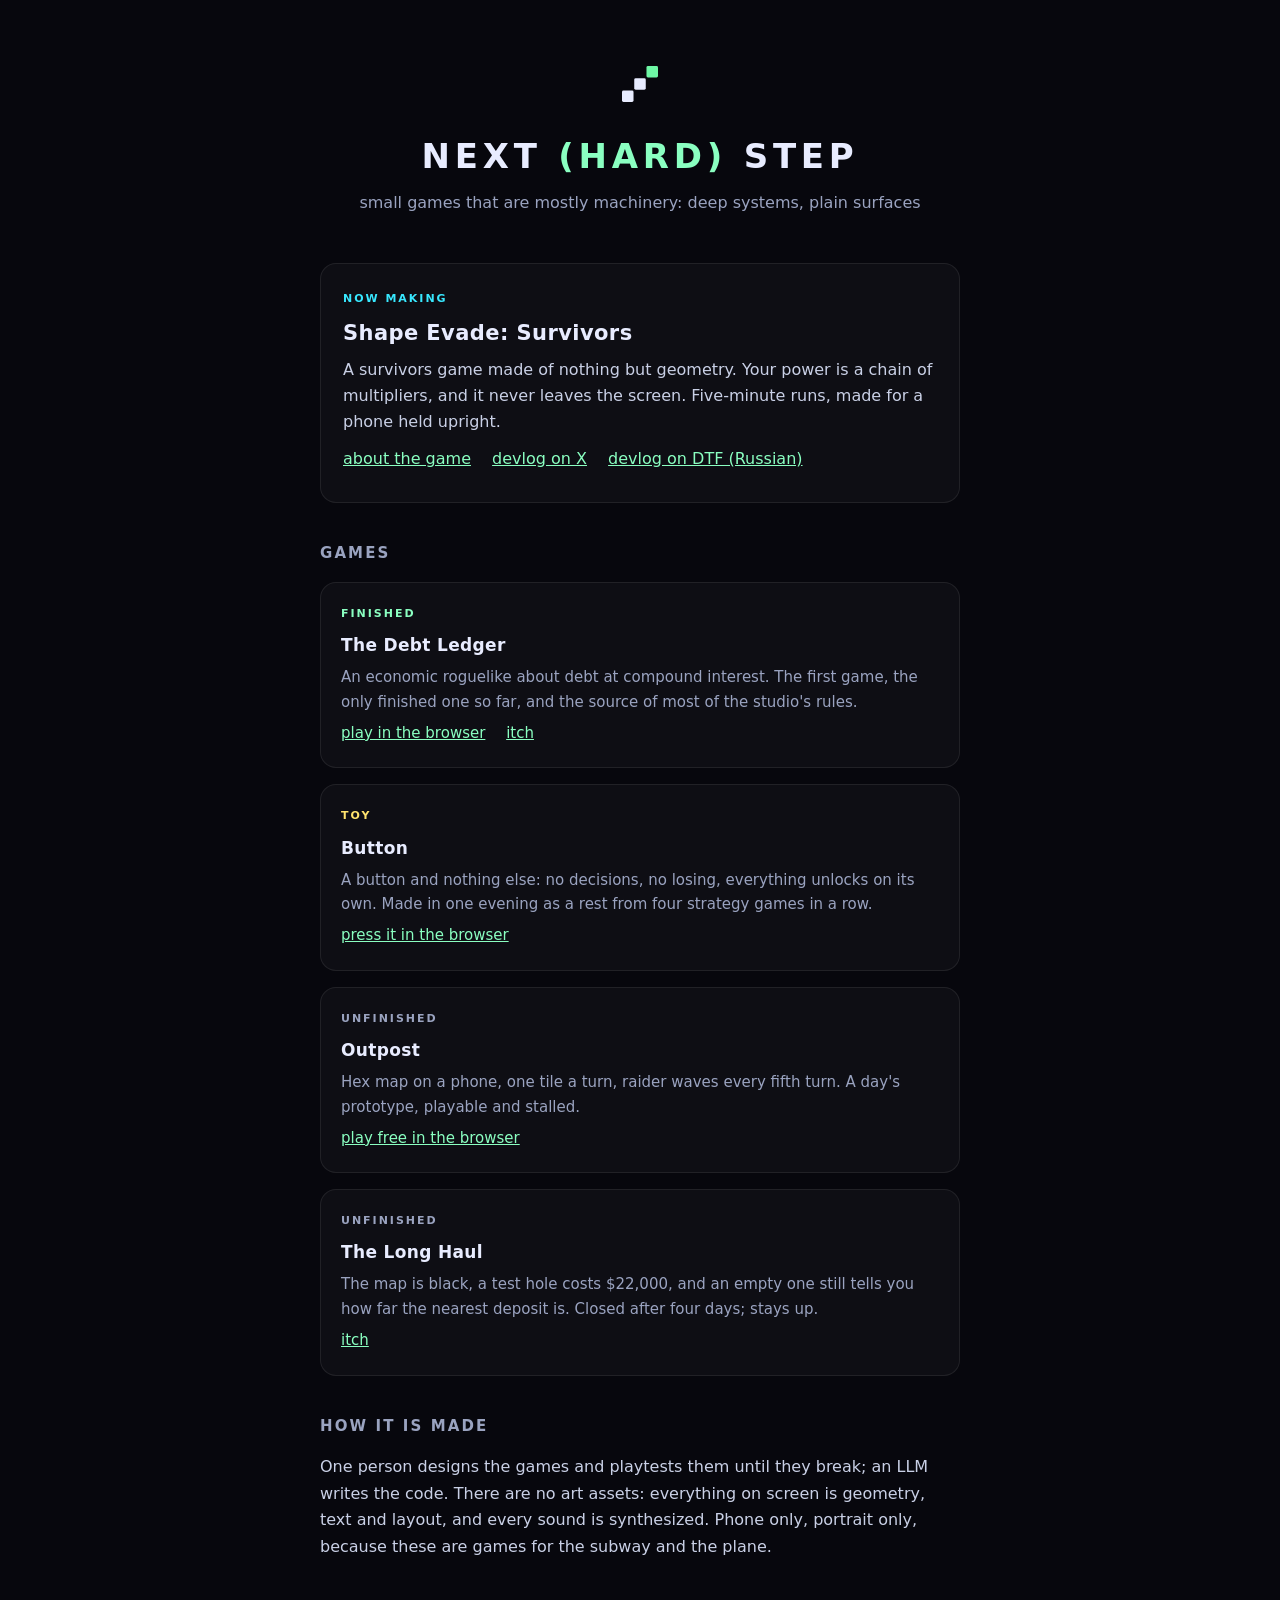
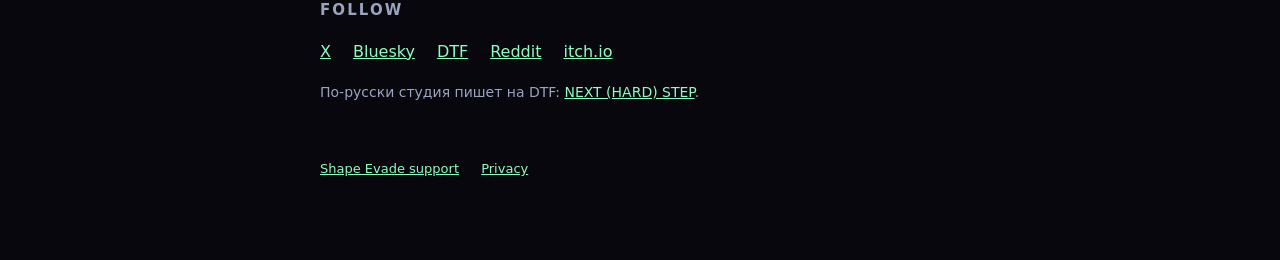
==== index.html @ 08151c8e "Studio site: home, Shape Evade support and privacy, the button Co-Authored-By: Claude Fable 5.1 <nor" ====
<!doctype html>
<html lang="en">
<head>
<meta charset="utf-8">
<meta name="viewport" content="width=device-width, initial-scale=1">
<title>NEXT (HARD) STEP</title>
<meta name="description" content="Small games that are mostly machinery: deep systems, plain surfaces. Made for the phone by one person and an LLM.">
<meta property="og:title" content="NEXT (HARD) STEP">
<meta property="og:description" content="Small games that are mostly machinery: deep systems, plain surfaces.">
<meta property="og:image" content="https://skjztrnbdb-commits.github.io/brand/banner-1500x500.png">
<link rel="icon" href="brand/mark.svg" type="image/svg+xml">
<link rel="stylesheet" href="style.css">
</head>
<body>
<main>
  <div class="hero">
    <img src="brand/mark.svg" width="72" height="72" alt="">
    <h1>NEXT <span>(HARD)</span> STEP</h1>
    <p>small games that are mostly machinery: deep systems, plain surfaces</p>
  </div>

  <div class="card">
    <span class="tag now">Now making</span>
    <h3><a href="shape-evade/">Shape Evade: Survivors</a></h3>
    <p>A survivors game made of nothing but geometry. Your power is a chain of
    multipliers, and it never leaves the screen. Five-minute runs, made for a
    phone held upright.</p>
    <p class="links">
      <!-- TODO: когда появится публичная ссылка TestFlight — первой строкой:
           <a href="https://testflight.apple.com/join/XXXX">iOS beta on TestFlight</a>
           когда появится страница itch: <a href="https://nexthardstep.itch.io/shape-evade">play in the browser</a> -->
      <a href="shape-evade/">about the game</a>
      <a href="https://x.com/nexthardstep">devlog on X</a>
      <a href="https://dtf.ru/id3532169">devlog on DTF (Russian)</a>
    </p>
  </div>

  <h2>Games</h2>
  <div class="games">
    <div class="card">
      <span class="tag done">Finished</span>
      <h3><a href="https://nexthardstep.itch.io/the-debt-ledger">The Debt Ledger</a></h3>
      <p>An economic roguelike about debt at compound interest. The first game,
      the only finished one so far, and the source of most of the studio's rules.</p>
      <p class="links"><a href="https://skjztrnbdb-commits.github.io/dolgovaya-kniga-play/">play in the browser</a>
        <a href="https://nexthardstep.itch.io/the-debt-ledger">itch</a></p>
    </div>
    <div class="card">
      <span class="tag toy">Toy</span>
      <h3><a href="button/">Button</a></h3>
      <p>A button and nothing else: no decisions, no losing, everything unlocks
      on its own. Made in one evening as a rest from four strategy games in a row.</p>
      <p class="links"><a href="button/">press it in the browser</a></p>
    </div>
    <div class="card">
      <span class="tag">Unfinished</span>
      <h3><a href="https://nexthardstep.itch.io/outpost">Outpost</a></h3>
      <p>Hex map on a phone, one tile a turn, raider waves every fifth turn.
      A day's prototype, playable and stalled.</p>
      <p class="links"><a href="https://nexthardstep.itch.io/outpost">play free in the browser</a></p>
    </div>
    <div class="card">
      <span class="tag">Unfinished</span>
      <h3><a href="https://nexthardstep.itch.io/the-long-haul">The Long Haul</a></h3>
      <p>The map is black, a test hole costs $22,000, and an empty one still
      tells you how far the nearest deposit is. Closed after four days; stays up.</p>
      <p class="links"><a href="https://nexthardstep.itch.io/the-long-haul">itch</a></p>
    </div>
  </div>

  <h2>How it is made</h2>
  <p>One person designs the games and playtests them until they break; an LLM
  writes the code. There are no art assets: everything on screen is geometry,
  text and layout, and every sound is synthesized. Phone only, portrait only,
  because these are games for the subway and the plane.</p>

  <h2>Follow</h2>
  <p class="follow">
    <a href="https://x.com/nexthardstep">X</a>
    <a href="https://bsky.app/profile/nexthardstep.bsky.social">Bluesky</a>
    <a href="https://dtf.ru/id3532169">DTF</a>
    <a href="https://www.reddit.com/user/Kindly_Stomach_3017/">Reddit</a>
    <a href="https://nexthardstep.itch.io/">itch.io</a>
  </p>
  <p class="ru">По-русски студия пишет на DTF: <a href="https://dtf.ru/id3532169">NEXT (HARD) STEP</a>.</p>

  <footer>
    <a href="shape-evade/support.html">Shape Evade support</a>
    <a href="shape-evade/privacy.html">Privacy</a>
  </footer>
</main>
</body>
</html>
---- style.css ----
:root { --bg:#07070d; --text:#e8ecff; --dim:#9aa3c0; --good:#8affc1; }
* { box-sizing: border-box; }
body {
  margin: 0; padding: 48px 20px 80px;
  background: var(--bg); color: var(--text);
  font: 16px/1.65 -apple-system, BlinkMacSystemFont, system-ui, sans-serif;
  -webkit-font-smoothing: antialiased;
}
main { max-width: 640px; margin: 0 auto; }
h1 { font-size: 30px; letter-spacing: .06em; margin: 0 0 4px; }
h1 span { color: var(--good); }
h2 { font-size: 15px; letter-spacing: .14em; text-transform: uppercase;
     color: var(--dim); margin: 38px 0 10px; font-weight: 800; }
p, li { color: #c9d0e6; }
a { color: var(--good); }
.sub { color: var(--dim); letter-spacing: .18em; text-transform: uppercase;
       font-size: 11px; font-weight: 800; margin: 0 0 34px; }
.card { border: 1px solid #ffffff14; border-radius: 16px; padding: 20px 22px;
        background: #ffffff08; margin: 16px 0; }
.big { font-size: 19px; color: var(--text); margin: 0; }
footer { margin-top: 54px; color: var(--dim); font-size: 13px; }
footer a { margin-right: 18px; }
svg { display: block; margin: 0 auto 26px; }

/* ---- studio home ---- */
.hero { text-align: center; margin-bottom: 46px; }
.hero h1 { font-size: 34px; letter-spacing: .14em; }
.hero h1 span { color: var(--good); }
.hero p { color: var(--dim); margin: 6px 0 0; }
.tag { display: inline-block; font-size: 11px; letter-spacing: .18em; text-transform: uppercase;
       font-weight: 800; color: var(--dim); margin-bottom: 8px; }
.tag.now { color: #38e8ff; }
.tag.done { color: var(--good); }
.tag.toy { color: #ffe36e; }
.card h3 { margin: 0 0 6px; font-size: 21px; letter-spacing: .02em; }
.card h3 a { color: var(--text); text-decoration: none; }
.card h3 a:hover { color: var(--good); }
.card p { margin: 0 0 10px; }
.links a { margin-right: 16px; white-space: nowrap; }
.games .card { padding: 16px 20px; }
.games .card h3 { font-size: 17px; }
.games .card p { color: var(--dim); font-size: 15px; margin: 0 0 6px; }
.follow { display: flex; flex-wrap: wrap; gap: 10px 22px; }
.ru { color: var(--dim); font-size: 14px; }
@media (max-width: 480px) {
  .hero h1 { font-size: 26px; letter-spacing: .1em; }
  h1 { font-size: 26px; }
}
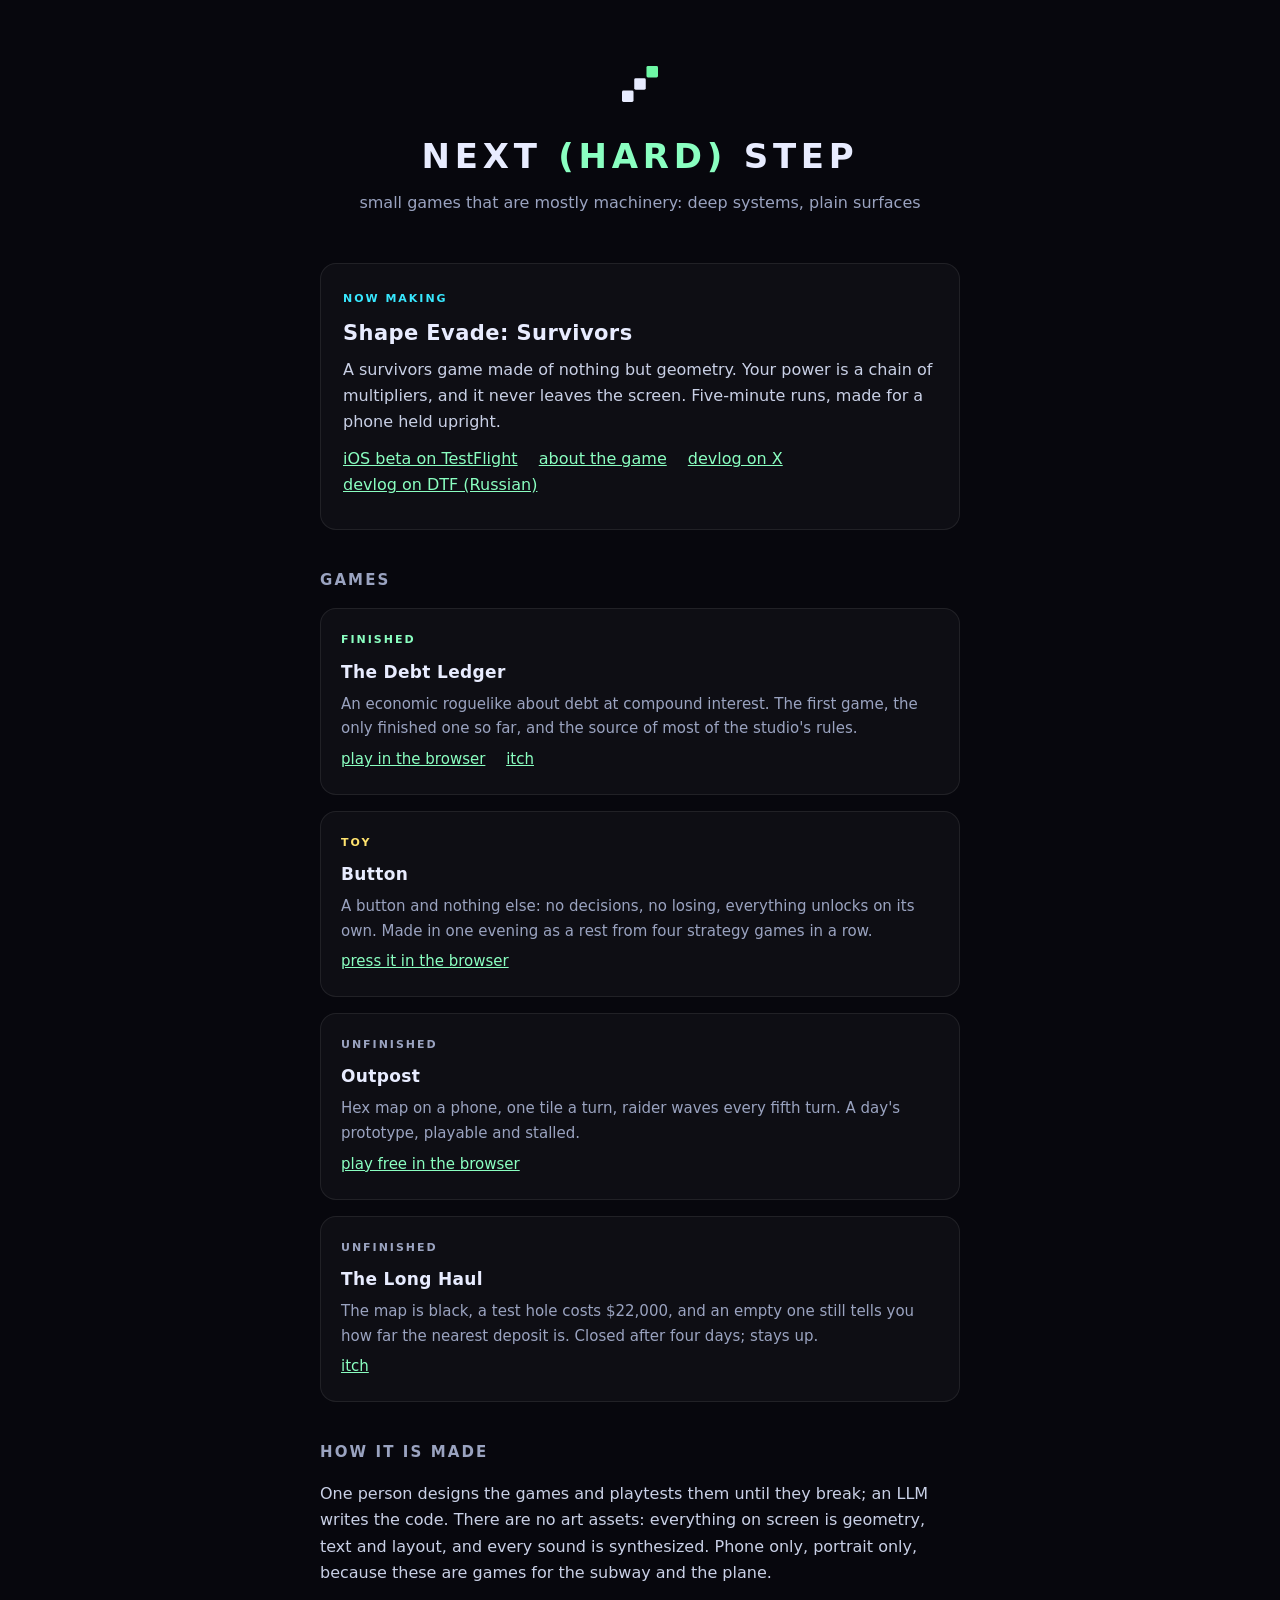
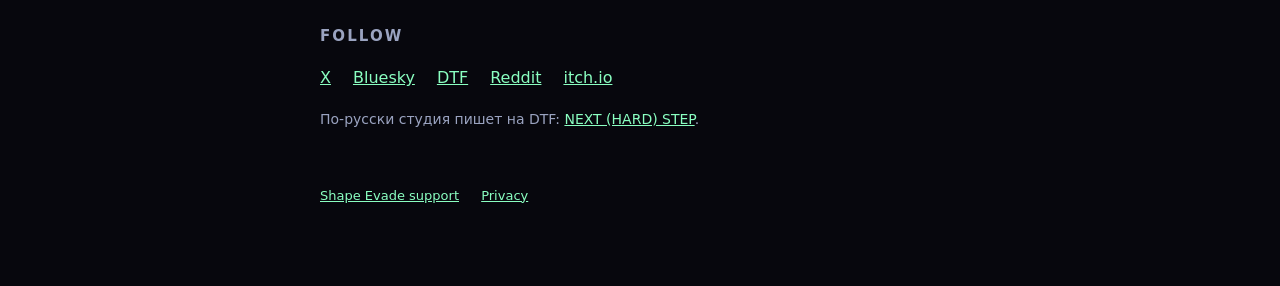
==== commit 093468fc: "TestFlight public link on the home and game pages Co-Authored-By: Claude Fable 5.1 <noreply@anthropi" ====
--- a/index.html
+++ b/index.html
@@ -26,9 +26,8 @@
     multipliers, and it never leaves the screen. Five-minute runs, made for a
     phone held upright.</p>
     <p class="links">
-      <!-- TODO: когда появится публичная ссылка TestFlight — первой строкой:
-           <a href="https://testflight.apple.com/join/XXXX">iOS beta on TestFlight</a>
-           когда появится страница itch: <a href="https://nexthardstep.itch.io/shape-evade">play in the browser</a> -->
+      <a href="https://testflight.apple.com/join/4UGg9wDN">iOS beta on TestFlight</a>
+      <!-- TODO: когда появится страница itch: <a href="https://nexthardstep.itch.io/shape-evade">play in the browser</a> -->
       <a href="shape-evade/">about the game</a>
       <a href="https://x.com/nexthardstep">devlog on X</a>
       <a href="https://dtf.ru/id3532169">devlog on DTF (Russian)</a>
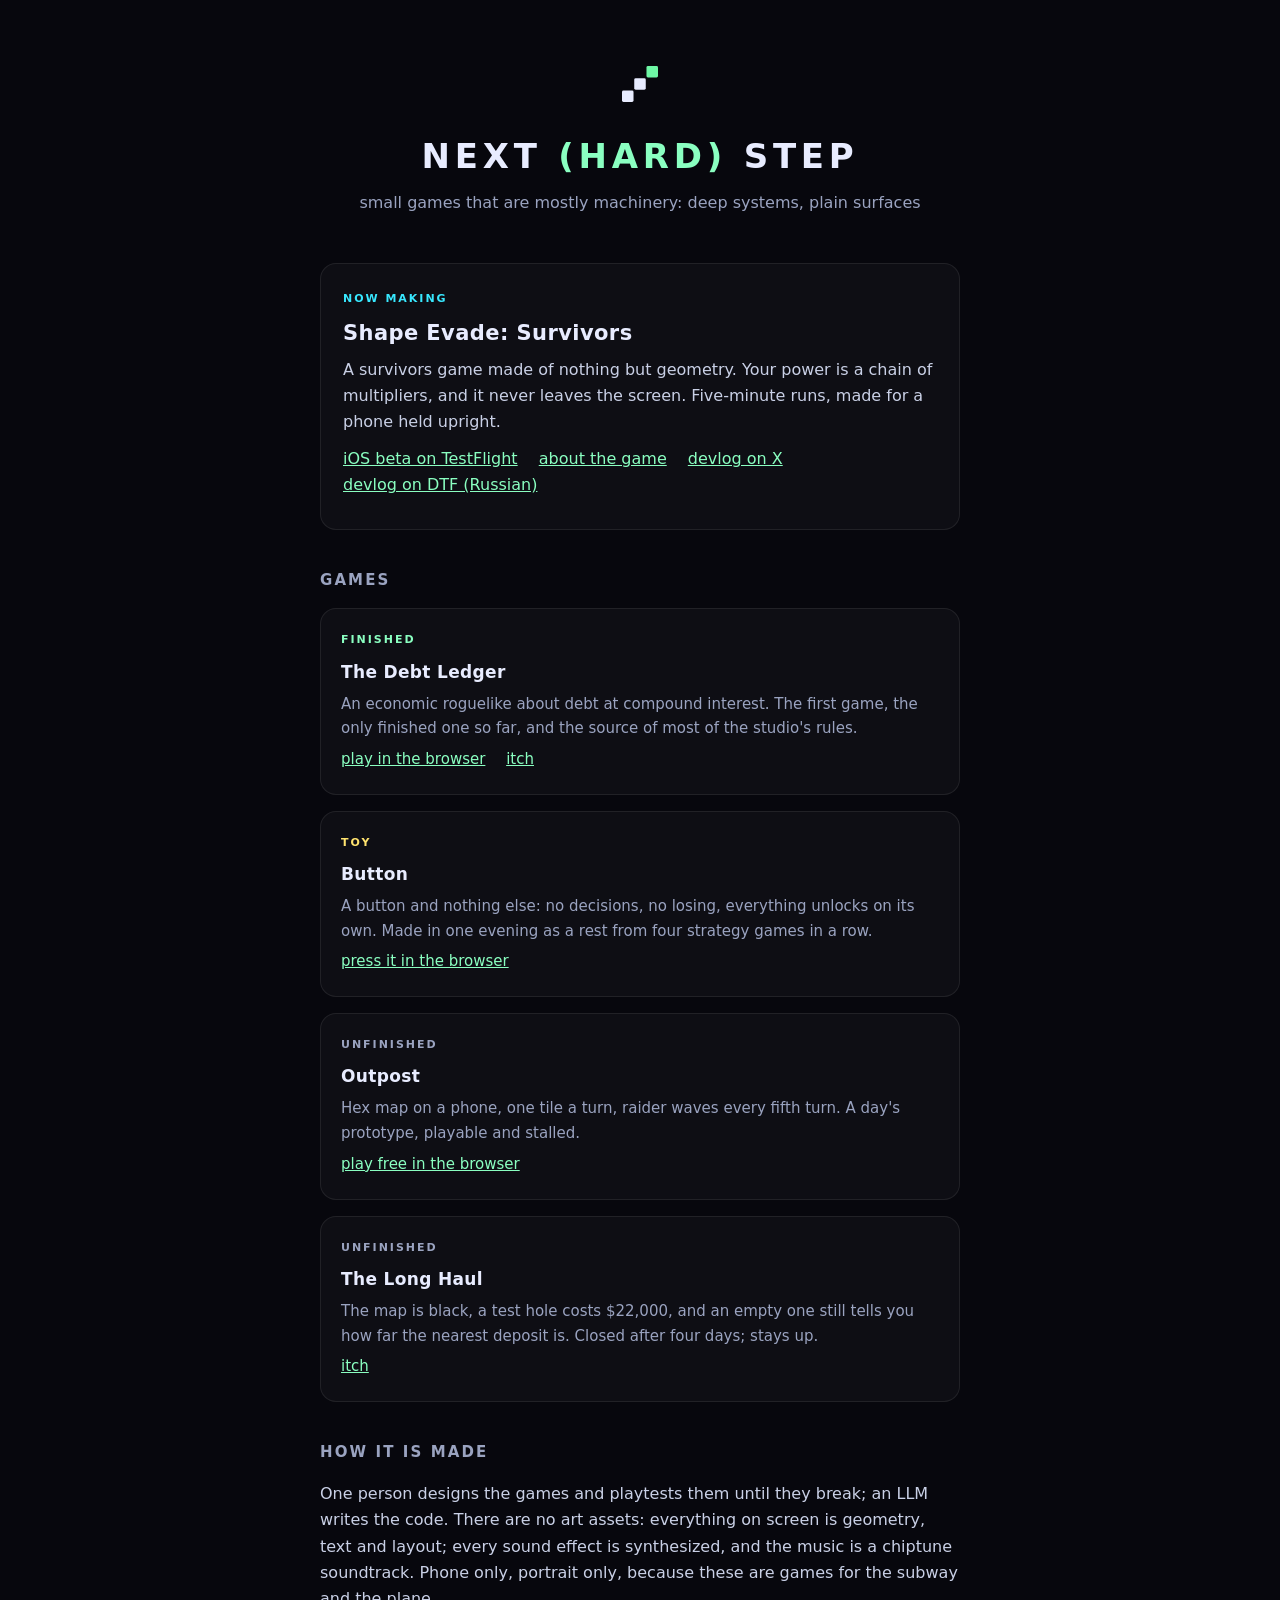
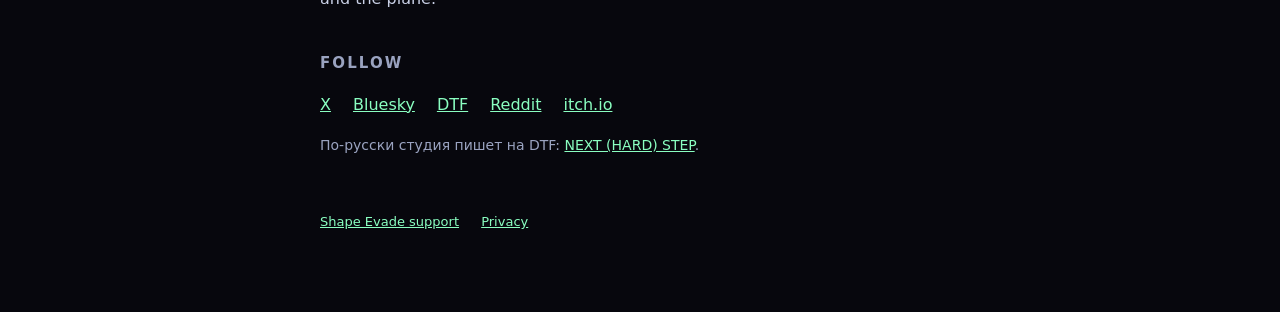
==== commit 0b058c70: "The music is a chiptune soundtrack, not generated live Co-Authored-By: Claude Fable 5.1 <noreply@ant" ====
--- a/index.html
+++ b/index.html
@@ -70,7 +70,8 @@
   <h2>How it is made</h2>
   <p>One person designs the games and playtests them until they break; an LLM
   writes the code. There are no art assets: everything on screen is geometry,
-  text and layout, and every sound is synthesized. Phone only, portrait only,
+  text and layout; every sound effect is synthesized, and the music is a
+  chiptune soundtrack. Phone only, portrait only,
   because these are games for the subway and the plane.</p>
 
   <h2>Follow</h2>
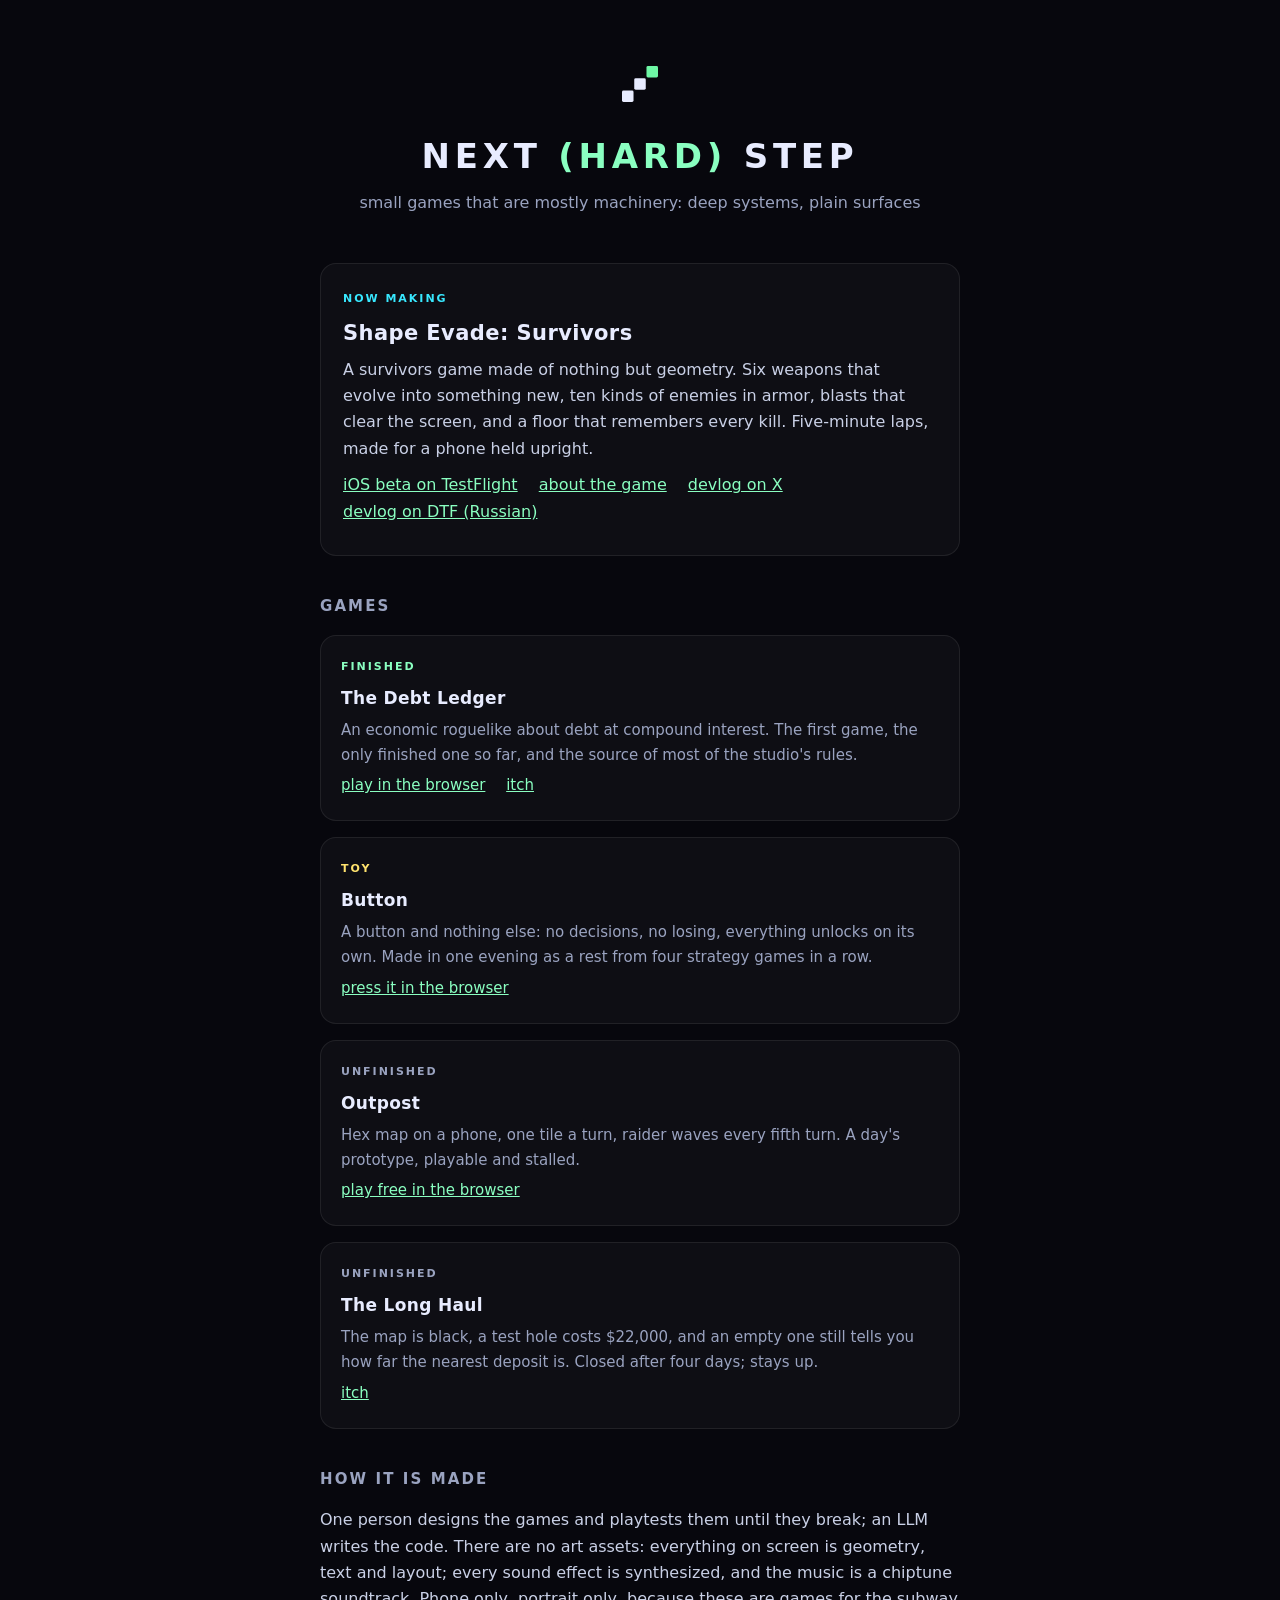
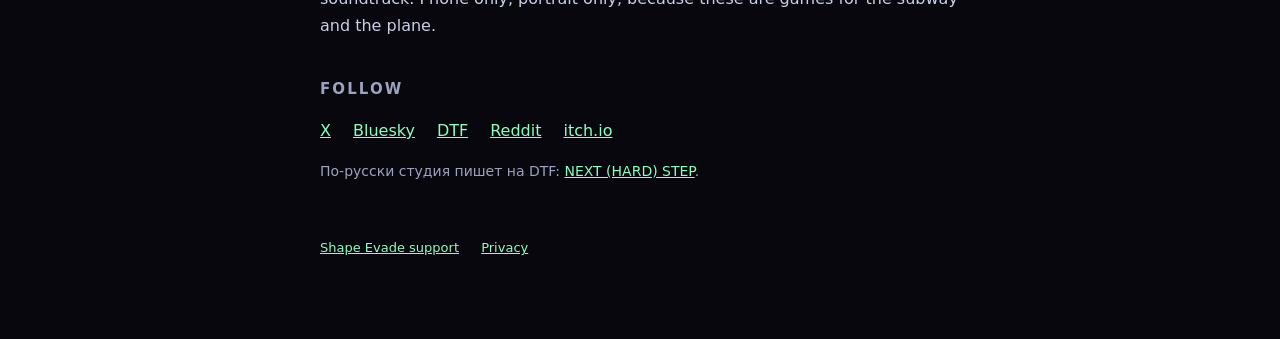
==== commit 51198590: "Sell the weapons, evolutions and enemies, not the multiplier chain Co-Authored-By: Claude Fable 5.1 " ====
--- a/index.html
+++ b/index.html
@@ -22,8 +22,9 @@
   <div class="card">
     <span class="tag now">Now making</span>
     <h3><a href="shape-evade/">Shape Evade: Survivors</a></h3>
-    <p>A survivors game made of nothing but geometry. Your power is a chain of
-    multipliers, and it never leaves the screen. Five-minute runs, made for a
+    <p>A survivors game made of nothing but geometry. Six weapons that evolve
+    into something new, ten kinds of enemies in armor, blasts that clear the
+    screen, and a floor that remembers every kill. Five-minute laps, made for a
     phone held upright.</p>
     <p class="links">
       <a href="https://testflight.apple.com/join/4UGg9wDN">iOS beta on TestFlight</a>
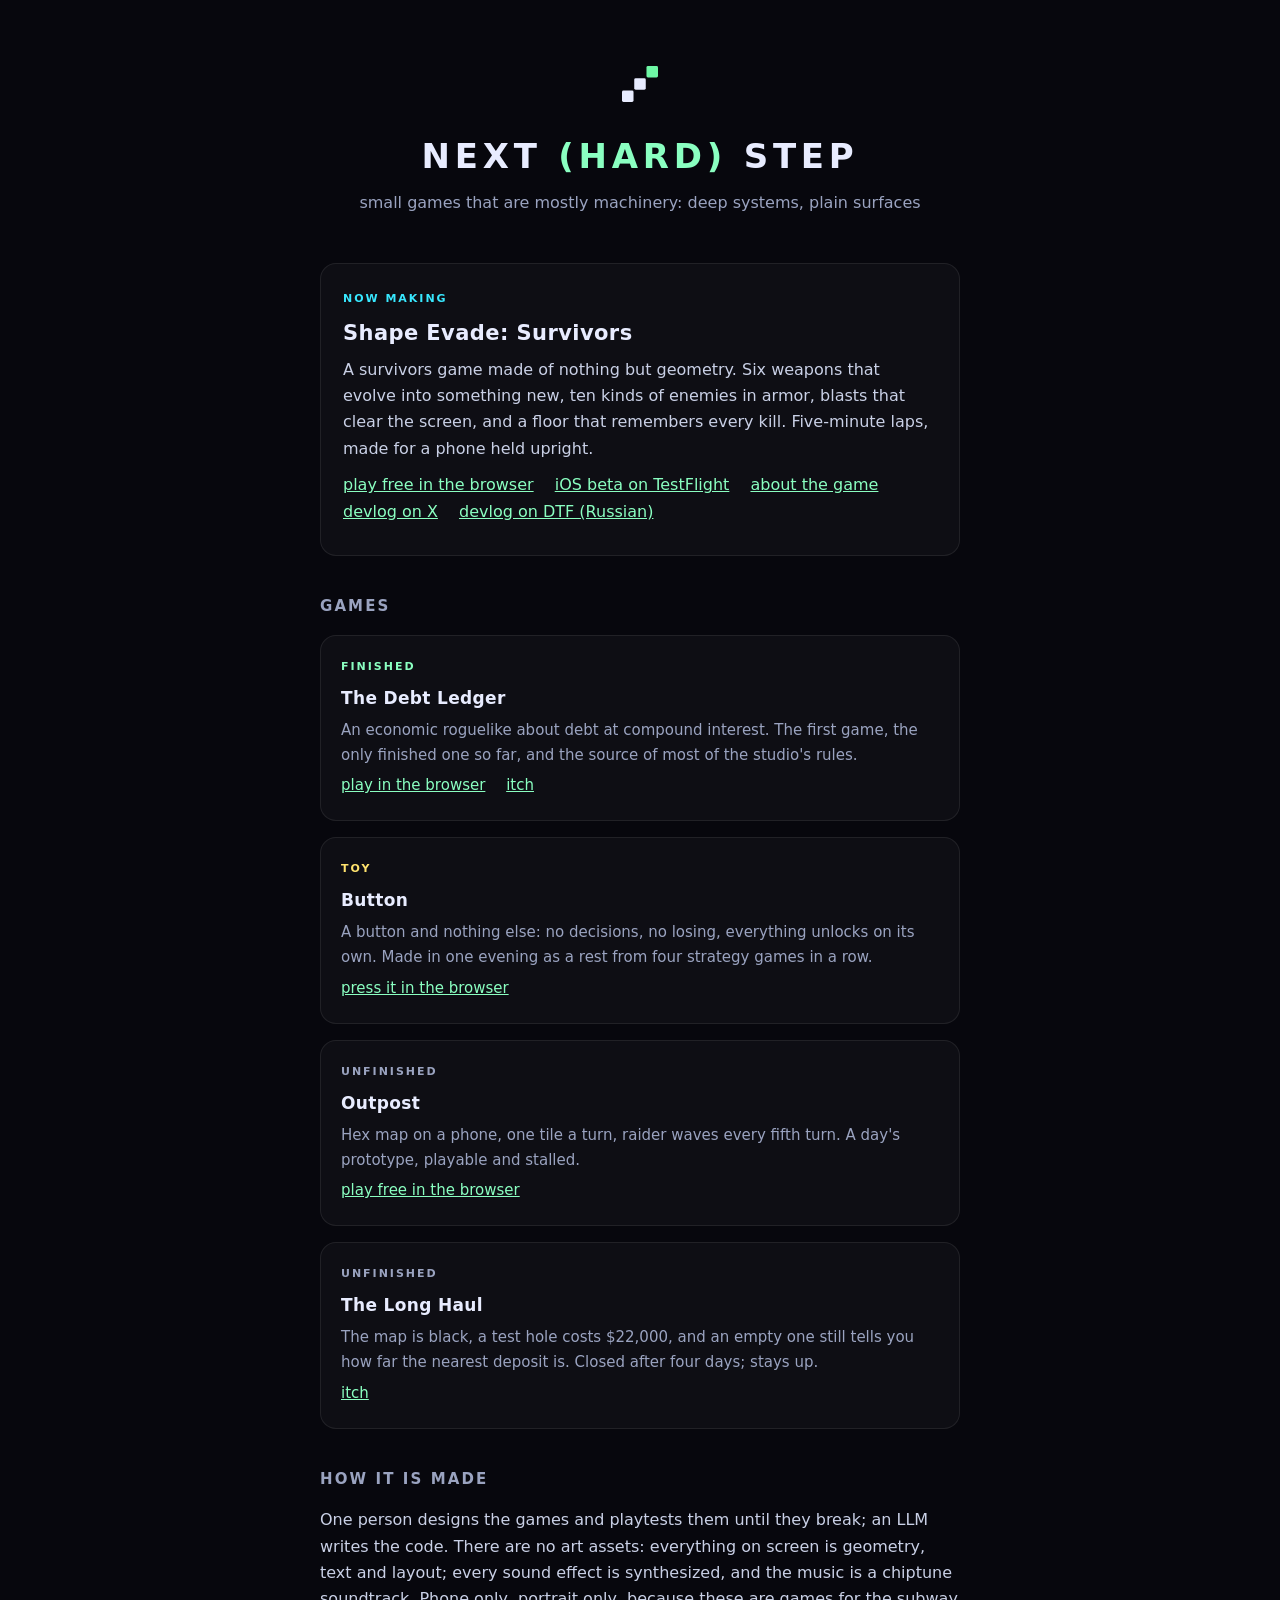
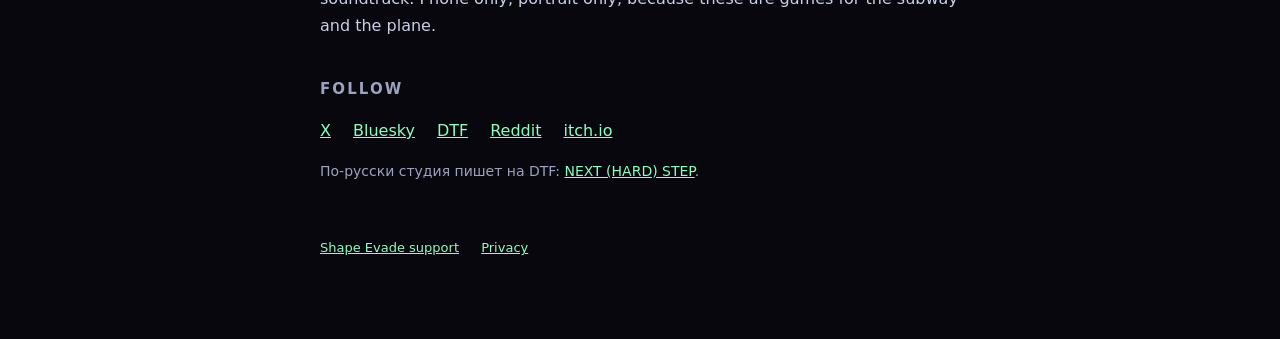
==== commit a31629fa: "The itch page is up: play in the browser Co-Authored-By: Claude Fable 5.1 <noreply@anthropic.com>" ====
--- a/index.html
+++ b/index.html
@@ -27,8 +27,8 @@
     screen, and a floor that remembers every kill. Five-minute laps, made for a
     phone held upright.</p>
     <p class="links">
+      <a href="https://nexthardstep.itch.io/shape-evade-survivors">play free in the browser</a>
       <a href="https://testflight.apple.com/join/4UGg9wDN">iOS beta on TestFlight</a>
-      <!-- TODO: когда появится страница itch: <a href="https://nexthardstep.itch.io/shape-evade">play in the browser</a> -->
       <a href="shape-evade/">about the game</a>
       <a href="https://x.com/nexthardstep">devlog on X</a>
       <a href="https://dtf.ru/id3532169">devlog on DTF (Russian)</a>
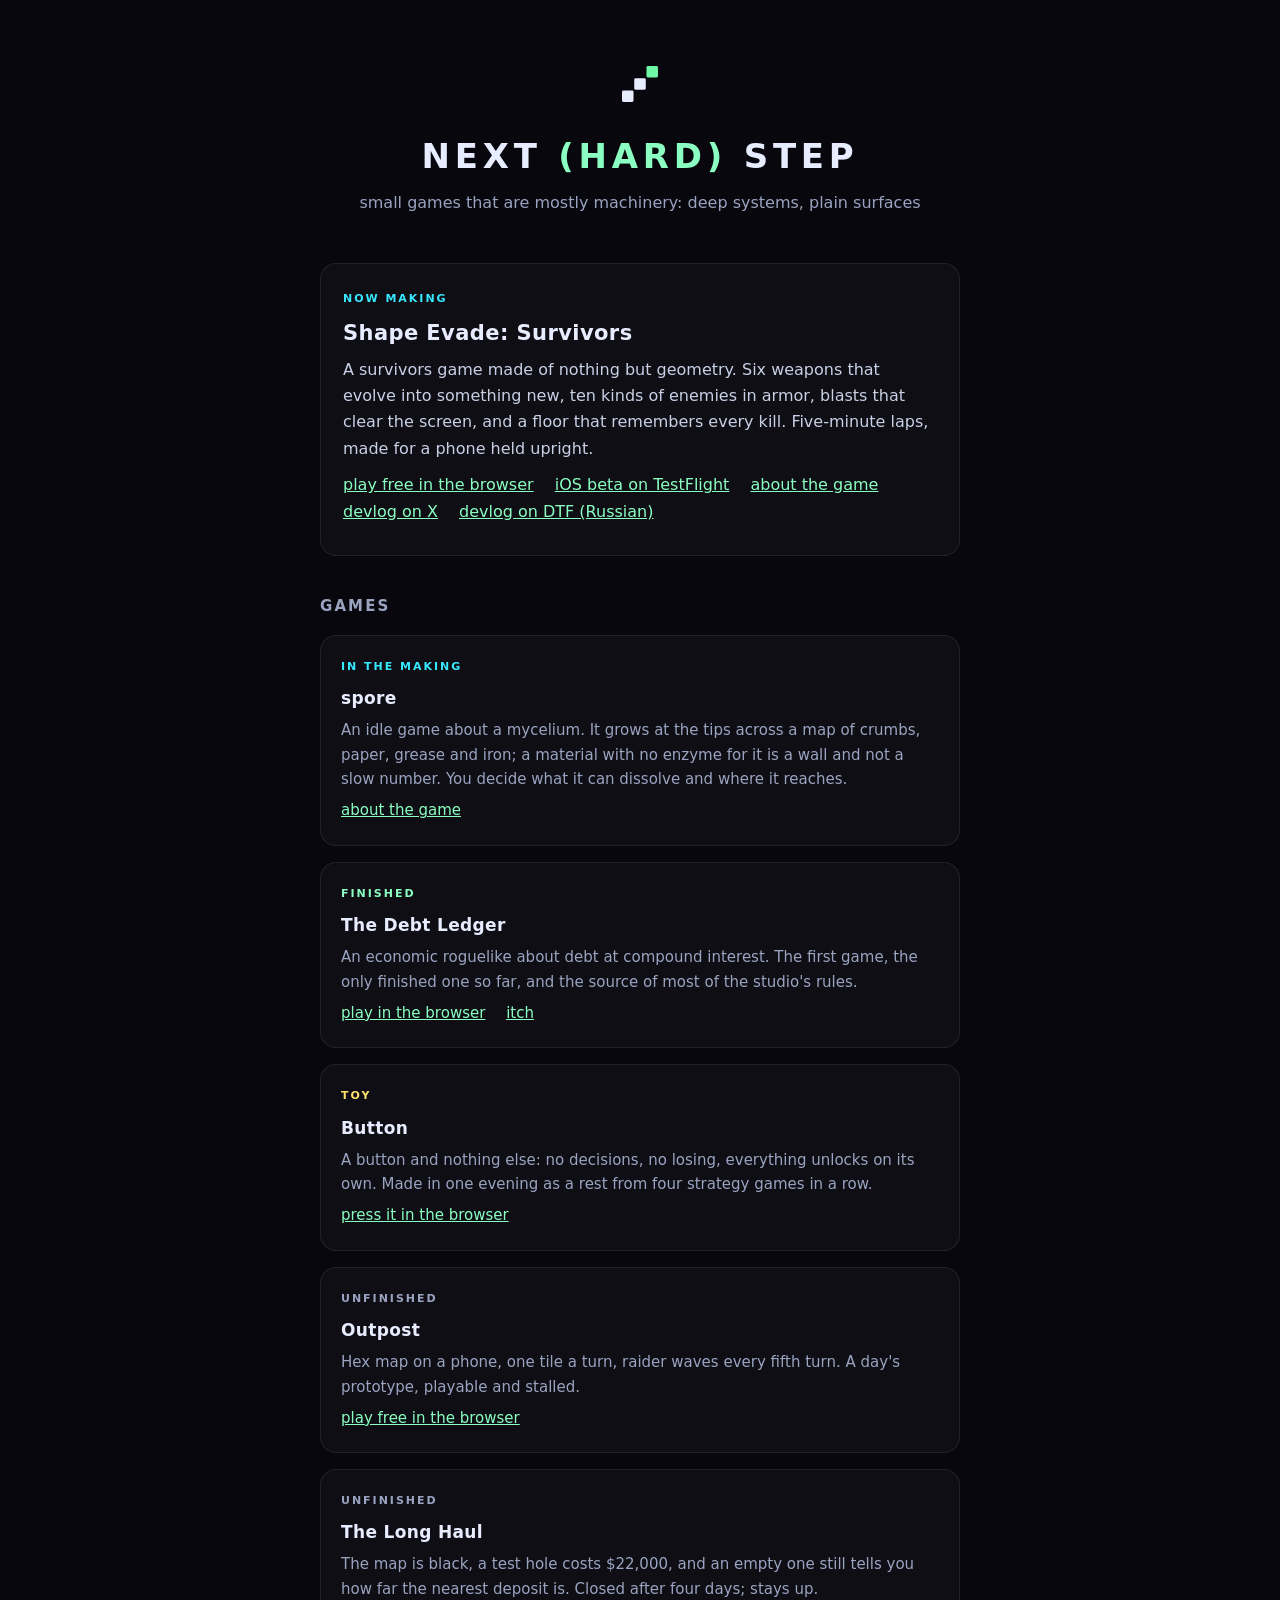
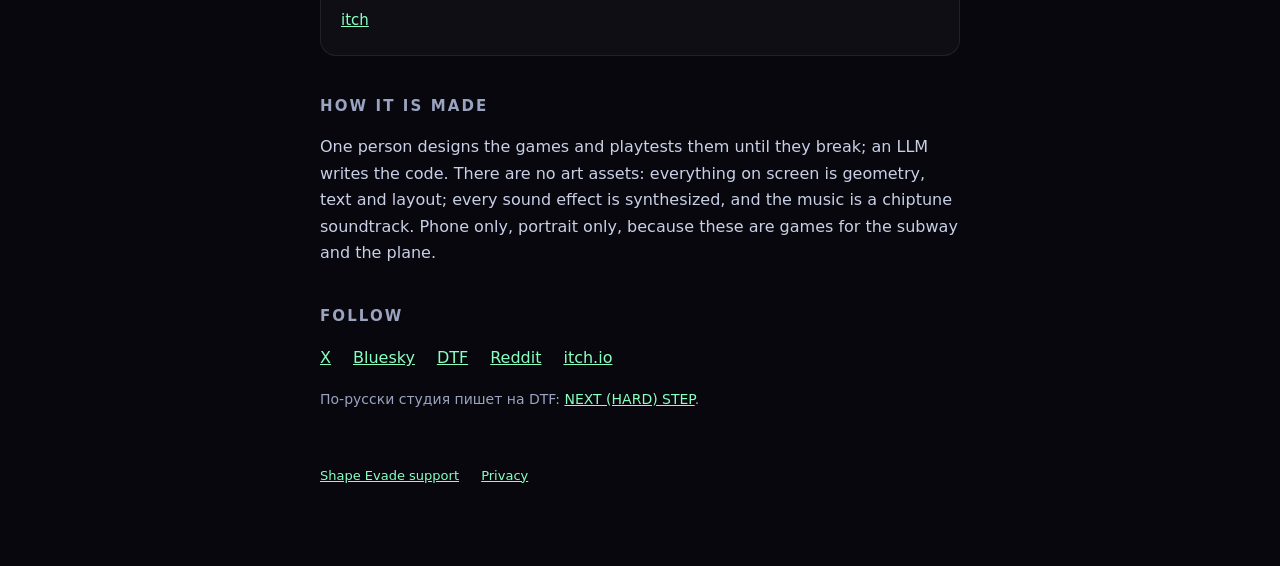
==== commit 7f173ec7: "Add a page for spore An idle game about a mycelium: it grows at the tips, a material with no enzyme " ====
--- a/index.html
+++ b/index.html
@@ -37,6 +37,15 @@
 
   <h2>Games</h2>
   <div class="games">
+    <div class="card">
+      <span class="tag now">In the making</span>
+      <h3><a href="spore/">spore</a></h3>
+      <p>An idle game about a mycelium. It grows at the tips across a map of
+      crumbs, paper, grease and iron; a material with no enzyme for it is a wall
+      and not a slow number. You decide what it can dissolve and where it
+      reaches.</p>
+      <p class="links"><a href="spore/">about the game</a></p>
+    </div>
     <div class="card">
       <span class="tag done">Finished</span>
       <h3><a href="https://nexthardstep.itch.io/the-debt-ledger">The Debt Ledger</a></h3>
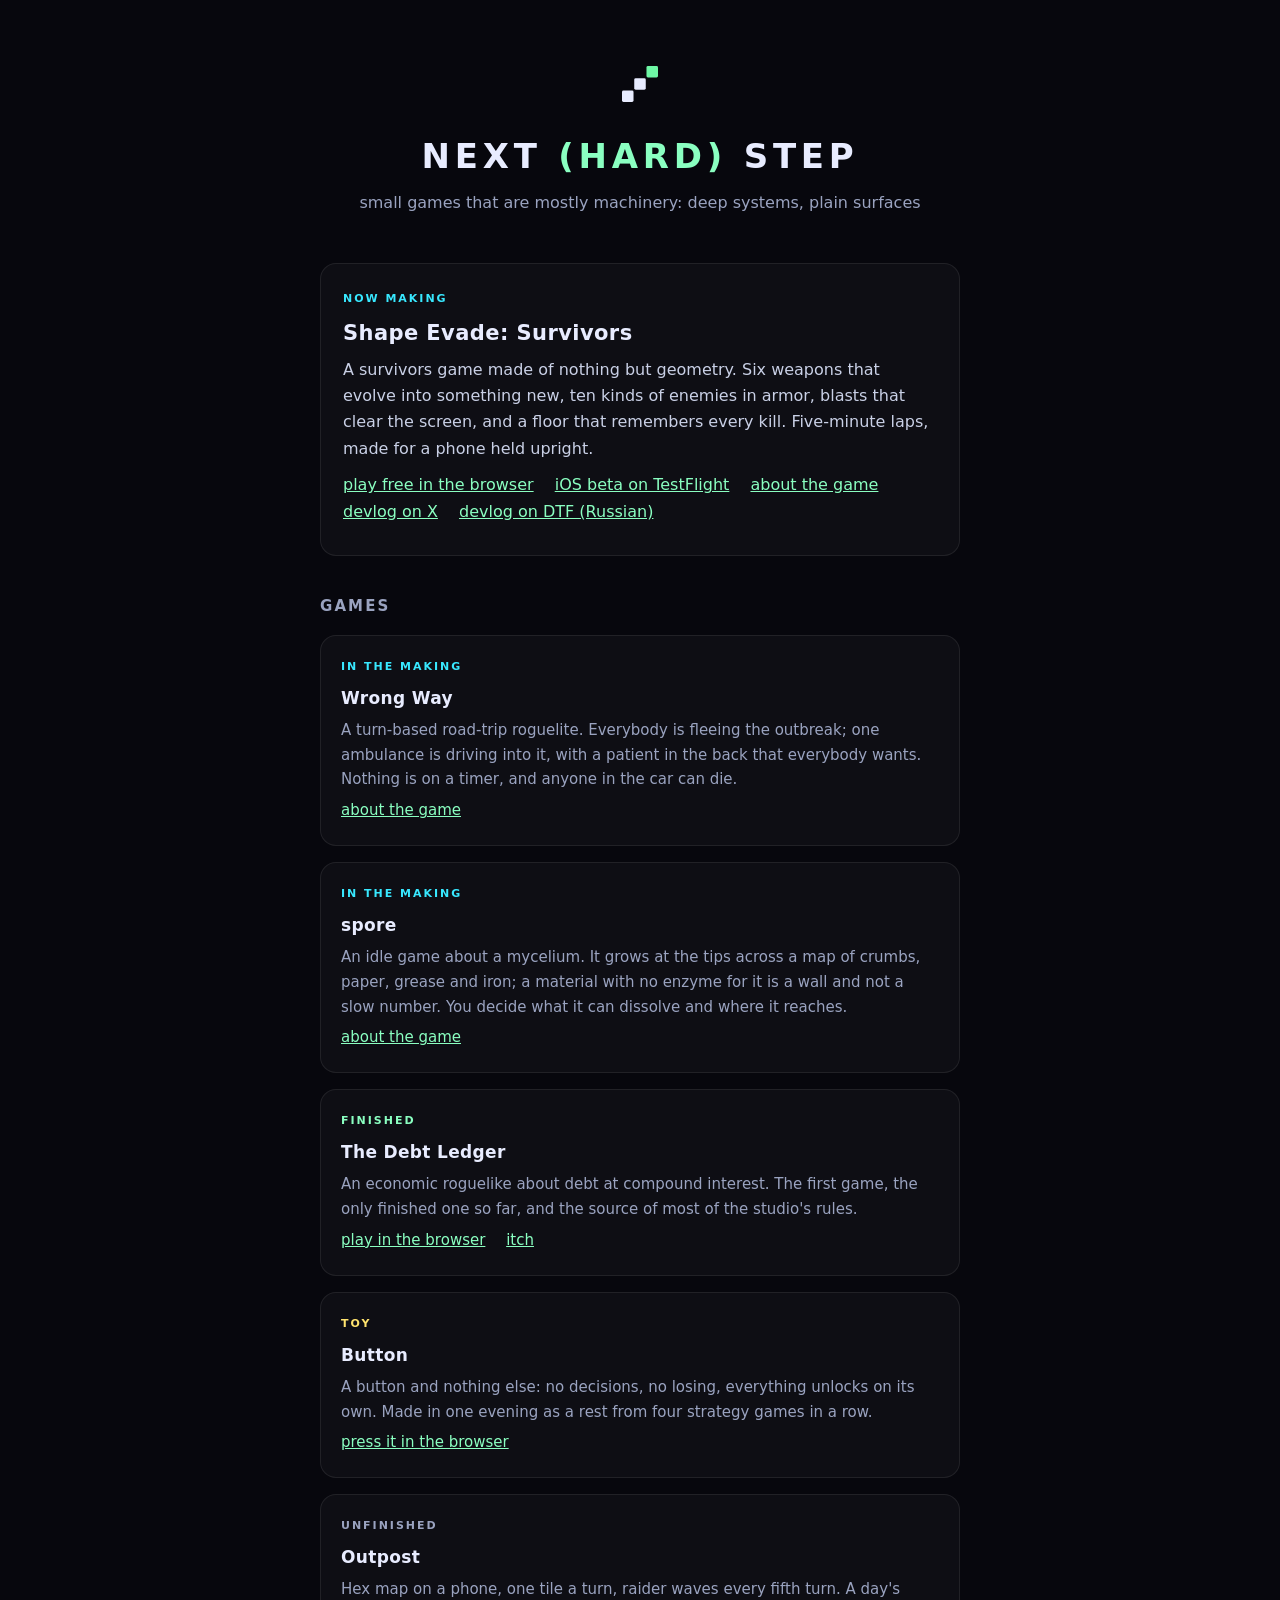
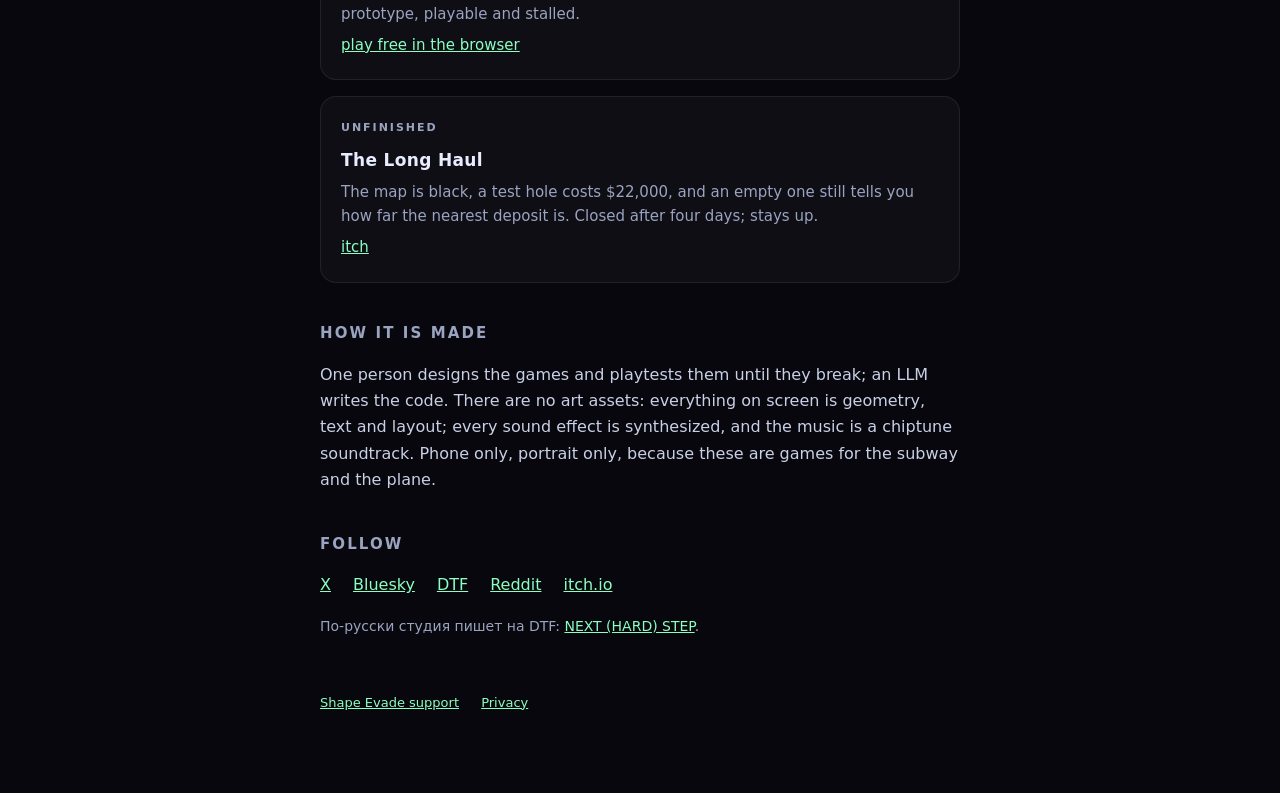
==== commit ceb492a0: "Add a page for Wrong Way Co-Authored-By: Claude Opus 5.5 <noreply@anthropic.com>" ====
--- a/index.html
+++ b/index.html
@@ -37,6 +37,14 @@
 
   <h2>Games</h2>
   <div class="games">
+    <div class="card">
+      <span class="tag now">In the making</span>
+      <h3><a href="wrong-way/">Wrong Way</a></h3>
+      <p>A turn-based road-trip roguelite. Everybody is fleeing the outbreak; one
+      ambulance is driving into it, with a patient in the back that everybody
+      wants. Nothing is on a timer, and anyone in the car can die.</p>
+      <p class="links"><a href="wrong-way/">about the game</a></p>
+    </div>
     <div class="card">
       <span class="tag now">In the making</span>
       <h3><a href="spore/">spore</a></h3>
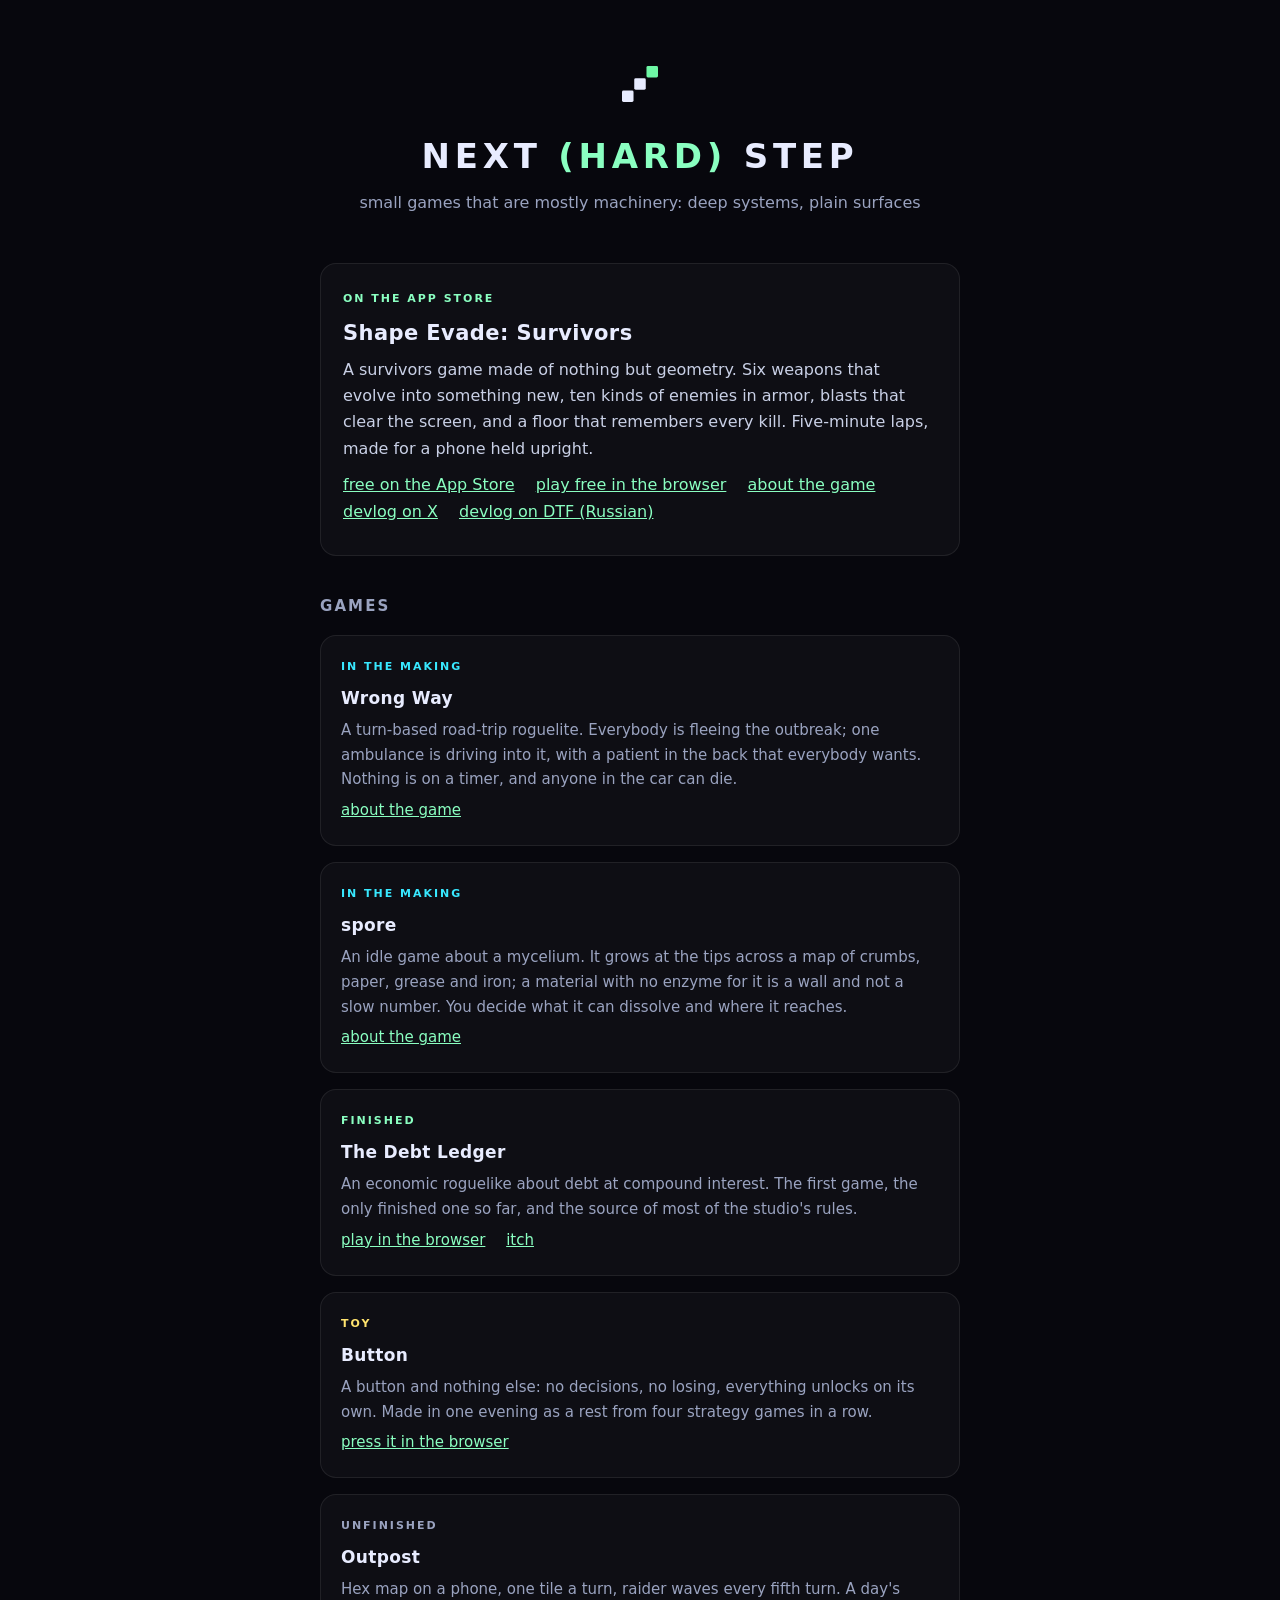
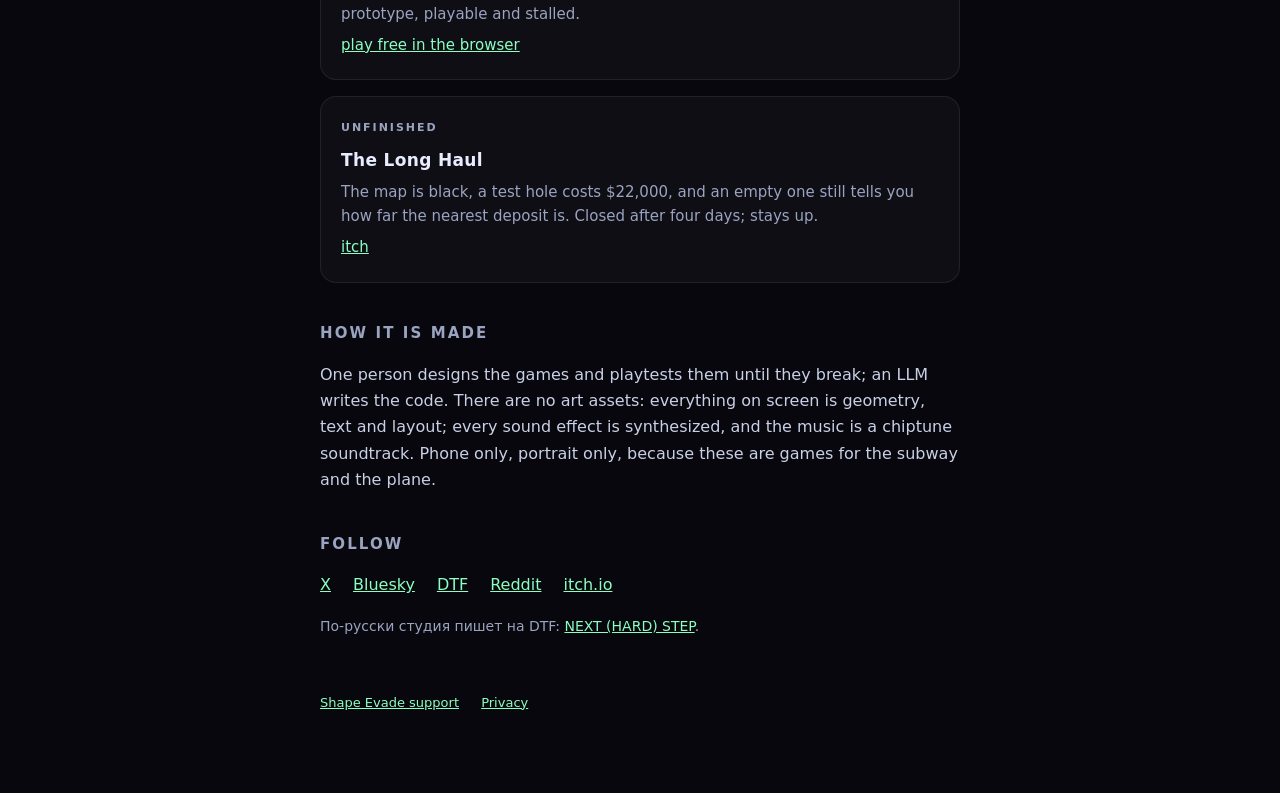
==== commit 785f62e5: "Shape Evade is out: the site says so It is on the App Store since 26 September, so the pages stop ca" ====
--- a/index.html
+++ b/index.html
@@ -20,15 +20,15 @@
   </div>
 
   <div class="card">
-    <span class="tag now">Now making</span>
+    <span class="tag done">On the App Store</span>
     <h3><a href="shape-evade/">Shape Evade: Survivors</a></h3>
     <p>A survivors game made of nothing but geometry. Six weapons that evolve
     into something new, ten kinds of enemies in armor, blasts that clear the
     screen, and a floor that remembers every kill. Five-minute laps, made for a
     phone held upright.</p>
     <p class="links">
+      <a href="https://apps.apple.com/app/id6810389488">free on the App Store</a>
       <a href="https://nexthardstep.itch.io/shape-evade-survivors">play free in the browser</a>
-      <a href="https://testflight.apple.com/join/4UGg9wDN">iOS beta on TestFlight</a>
       <a href="shape-evade/">about the game</a>
       <a href="https://x.com/nexthardstep">devlog on X</a>
       <a href="https://dtf.ru/id3532169">devlog on DTF (Russian)</a>
--- a/style.css
+++ b/style.css
@@ -42,6 +42,7 @@
 .games .card p { color: var(--dim); font-size: 15px; margin: 0 0 6px; }
 .follow { display: flex; flex-wrap: wrap; gap: 10px 22px; }
 .ru { color: var(--dim); font-size: 14px; }
+.note { color: var(--dim); font-size: 14px; }
 @media (max-width: 480px) {
   .hero h1 { font-size: 26px; letter-spacing: .1em; }
   h1 { font-size: 26px; }
